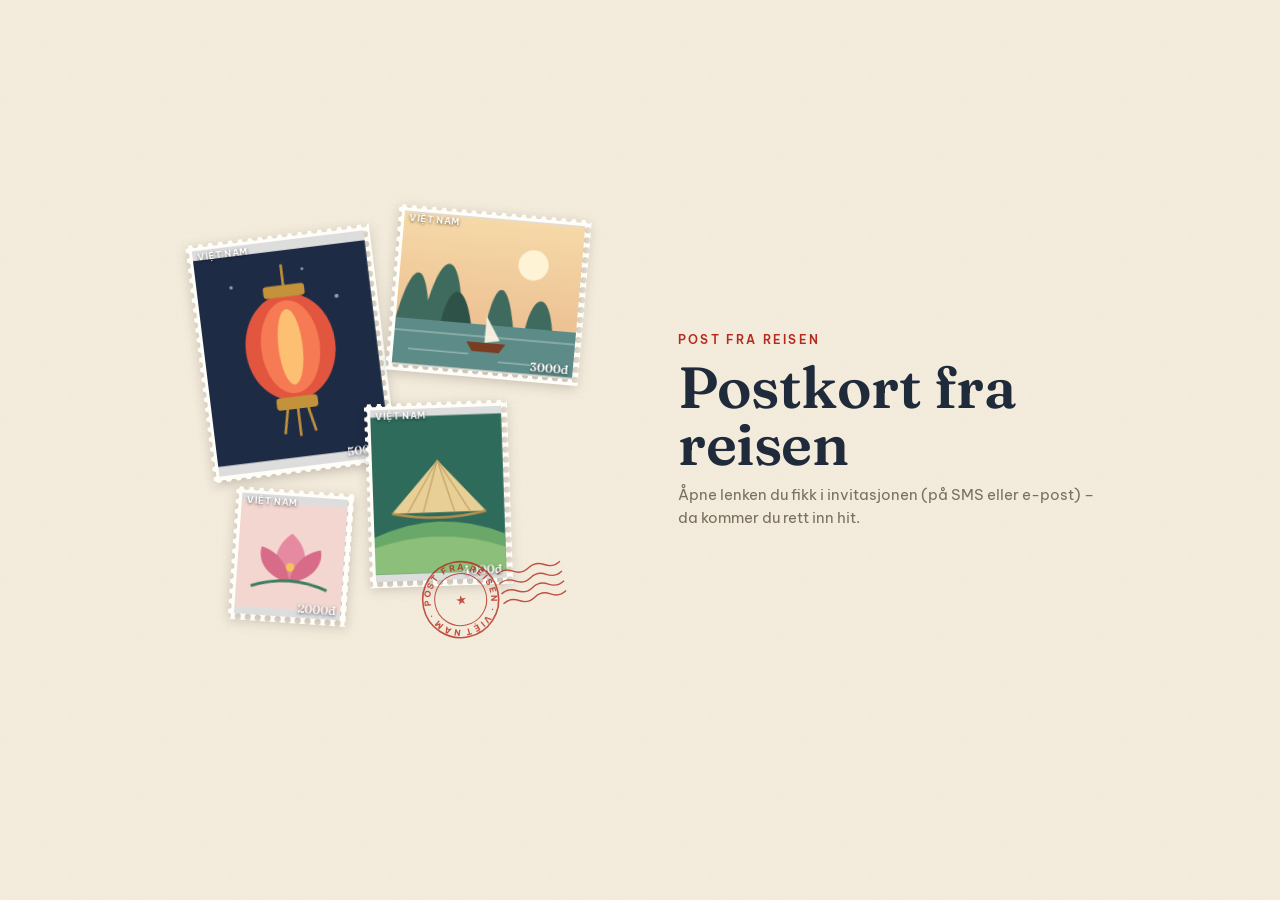
==== gjest/index.html @ c10e5b06 "Gjestesiden: postkort fra Dagens bilde med likes og hilsener (v89) Co-Authored-By: Claude Opus 5.5 <" ====
<!doctype html>
<html lang="nb">
<head>
<meta charset="utf-8">
<meta name="viewport" content="width=device-width, initial-scale=1, viewport-fit=cover">
<meta name="robots" content="noindex, nofollow">
<meta name="referrer" content="no-referrer">
<meta http-equiv="Content-Security-Policy" content="default-src 'self'; script-src 'self'; style-src 'self' 'unsafe-inline'; img-src 'self' data: blob:; font-src 'self'; connect-src 'self' https://firestore.googleapis.com https://identitytoolkit.googleapis.com https://securetoken.googleapis.com; object-src 'none'; base-uri 'none'; form-action 'none'">
<meta name="format-detection" content="telephone=no">
<meta name="theme-color" content="#f4ecdc" media="(prefers-color-scheme: light)">
<meta name="theme-color" content="#1c1915" media="(prefers-color-scheme: dark)">
<meta name="apple-mobile-web-app-capable" content="yes">
<meta name="mobile-web-app-capable" content="yes">
<meta name="apple-mobile-web-app-title" content="Postkort">
<title>Postkort</title>
<link rel="icon" href="ikon.svg" type="image/svg+xml">
<link rel="apple-touch-icon" href="ikon-180.png">
<link rel="manifest" href="manifest.webmanifest">
<link rel="stylesheet" href="fonter.css">
<link rel="stylesheet" href="gjest.css">
</head>
<body>
<div id="app" aria-live="polite"></div>
<div id="toast" class="toast" role="status" hidden></div>
<script src="kart.js"></script>
<script src="gjest.js"></script>
</body>
</html>
---- gjest/fonter.css ----
@font-face {
  font-family: 'Be Vietnam Pro';
  font-style: normal;
  font-display: swap;
  font-weight: 400;
  src: url(fonter/be-vietnam-pro-vietnamese-400-normal.woff2) format('woff2');
  unicode-range: U+0102-0103,U+0110-0111,U+0128-0129,U+0168-0169,U+01A0-01A1,U+01AF-01B0,U+0300-0301,U+0303-0304,U+0308-0309,U+0323,U+0329,U+1EA0-1EF9,U+20AB;
}
@font-face {
  font-family: 'Be Vietnam Pro';
  font-style: normal;
  font-display: swap;
  font-weight: 400;
  src: url(fonter/be-vietnam-pro-latin-ext-400-normal.woff2) format('woff2');
  unicode-range: U+0100-02BA,U+02BD-02C5,U+02C7-02CC,U+02CE-02D7,U+02DD-02FF,U+0304,U+0308,U+0329,U+1D00-1DBF,U+1E00-1E9F,U+1EF2-1EFF,U+2020,U+20A0-20AB,U+20AD-20C0,U+2113,U+2C60-2C7F,U+A720-A7FF;
}
@font-face {
  font-family: 'Be Vietnam Pro';
  font-style: normal;
  font-display: swap;
  font-weight: 400;
  src: url(fonter/be-vietnam-pro-latin-400-normal.woff2) format('woff2');
  unicode-range: U+0000-00FF,U+0131,U+0152-0153,U+02BB-02BC,U+02C6,U+02DA,U+02DC,U+0304,U+0308,U+0329,U+2000-206F,U+20AC,U+2122,U+2191,U+2193,U+2212,U+2215,U+FEFF,U+FFFD;
}
@font-face {
  font-family: 'Be Vietnam Pro';
  font-style: normal;
  font-display: swap;
  font-weight: 500;
  src: url(fonter/be-vietnam-pro-vietnamese-500-normal.woff2) format('woff2');
  unicode-range: U+0102-0103,U+0110-0111,U+0128-0129,U+0168-0169,U+01A0-01A1,U+01AF-01B0,U+0300-0301,U+0303-0304,U+0308-0309,U+0323,U+0329,U+1EA0-1EF9,U+20AB;
}
@font-face {
  font-family: 'Be Vietnam Pro';
  font-style: normal;
  font-display: swap;
  font-weight: 500;
  src: url(fonter/be-vietnam-pro-latin-ext-500-normal.woff2) format('woff2');
  unicode-range: U+0100-02BA,U+02BD-02C5,U+02C7-02CC,U+02CE-02D7,U+02DD-02FF,U+0304,U+0308,U+0329,U+1D00-1DBF,U+1E00-1E9F,U+1EF2-1EFF,U+2020,U+20A0-20AB,U+20AD-20C0,U+2113,U+2C60-2C7F,U+A720-A7FF;
}
@font-face {
  font-family: 'Be Vietnam Pro';
  font-style: normal;
  font-display: swap;
  font-weight: 500;
  src: url(fonter/be-vietnam-pro-latin-500-normal.woff2) format('woff2');
  unicode-range: U+0000-00FF,U+0131,U+0152-0153,U+02BB-02BC,U+02C6,U+02DA,U+02DC,U+0304,U+0308,U+0329,U+2000-206F,U+20AC,U+2122,U+2191,U+2193,U+2212,U+2215,U+FEFF,U+FFFD;
}
@font-face {
  font-family: 'Be Vietnam Pro';
  font-style: normal;
  font-display: swap;
  font-weight: 600;
  src: url(fonter/be-vietnam-pro-vietnamese-600-normal.woff2) format('woff2');
  unicode-range: U+0102-0103,U+0110-0111,U+0128-0129,U+0168-0169,U+01A0-01A1,U+01AF-01B0,U+0300-0301,U+0303-0304,U+0308-0309,U+0323,U+0329,U+1EA0-1EF9,U+20AB;
}
@font-face {
  font-family: 'Be Vietnam Pro';
  font-style: normal;
  font-display: swap;
  font-weight: 600;
  src: url(fonter/be-vietnam-pro-latin-ext-600-normal.woff2) format('woff2');
  unicode-range: U+0100-02BA,U+02BD-02C5,U+02C7-02CC,U+02CE-02D7,U+02DD-02FF,U+0304,U+0308,U+0329,U+1D00-1DBF,U+1E00-1E9F,U+1EF2-1EFF,U+2020,U+20A0-20AB,U+20AD-20C0,U+2113,U+2C60-2C7F,U+A720-A7FF;
}
@font-face {
  font-family: 'Be Vietnam Pro';
  font-style: normal;
  font-display: swap;
  font-weight: 600;
  src: url(fonter/be-vietnam-pro-latin-600-normal.woff2) format('woff2');
  unicode-range: U+0000-00FF,U+0131,U+0152-0153,U+02BB-02BC,U+02C6,U+02DA,U+02DC,U+0304,U+0308,U+0329,U+2000-206F,U+20AC,U+2122,U+2191,U+2193,U+2212,U+2215,U+FEFF,U+FFFD;
}
@font-face {
  font-family: 'Be Vietnam Pro';
  font-style: normal;
  font-display: swap;
  font-weight: 700;
  src: url(fonter/be-vietnam-pro-vietnamese-700-normal.woff2) format('woff2');
  unicode-range: U+0102-0103,U+0110-0111,U+0128-0129,U+0168-0169,U+01A0-01A1,U+01AF-01B0,U+0300-0301,U+0303-0304,U+0308-0309,U+0323,U+0329,U+1EA0-1EF9,U+20AB;
}
@font-face {
  font-family: 'Be Vietnam Pro';
  font-style: normal;
  font-display: swap;
  font-weight: 700;
  src: url(fonter/be-vietnam-pro-latin-ext-700-normal.woff2) format('woff2');
  unicode-range: U+0100-02BA,U+02BD-02C5,U+02C7-02CC,U+02CE-02D7,U+02DD-02FF,U+0304,U+0308,U+0329,U+1D00-1DBF,U+1E00-1E9F,U+1EF2-1EFF,U+2020,U+20A0-20AB,U+20AD-20C0,U+2113,U+2C60-2C7F,U+A720-A7FF;
}
@font-face {
  font-family: 'Be Vietnam Pro';
  font-style: normal;
  font-display: swap;
  font-weight: 700;
  src: url(fonter/be-vietnam-pro-latin-700-normal.woff2) format('woff2');
  unicode-range: U+0000-00FF,U+0131,U+0152-0153,U+02BB-02BC,U+02C6,U+02DA,U+02DC,U+0304,U+0308,U+0329,U+2000-206F,U+20AC,U+2122,U+2191,U+2193,U+2212,U+2215,U+FEFF,U+FFFD;
}
@font-face {
  font-family: 'Fraunces';
  font-style: normal;
  font-display: swap;
  font-weight: 400;
  src: url(fonter/fraunces-vietnamese-400-normal.woff2) format('woff2');
  unicode-range: U+0102-0103,U+0110-0111,U+0128-0129,U+0168-0169,U+01A0-01A1,U+01AF-01B0,U+0300-0301,U+0303-0304,U+0308-0309,U+0323,U+0329,U+1EA0-1EF9,U+20AB;
}
@font-face {
  font-family: 'Fraunces';
  font-style: normal;
  font-display: swap;
  font-weight: 400;
  src: url(fonter/fraunces-latin-ext-400-normal.woff2) format('woff2');
  unicode-range: U+0100-02BA,U+02BD-02C5,U+02C7-02CC,U+02CE-02D7,U+02DD-02FF,U+0304,U+0308,U+0329,U+1D00-1DBF,U+1E00-1E9F,U+1EF2-1EFF,U+2020,U+20A0-20AB,U+20AD-20C0,U+2113,U+2C60-2C7F,U+A720-A7FF;
}
@font-face {
  font-family: 'Fraunces';
  font-style: normal;
  font-display: swap;
  font-weight: 400;
  src: url(fonter/fraunces-latin-400-normal.woff2) format('woff2');
  unicode-range: U+0000-00FF,U+0131,U+0152-0153,U+02BB-02BC,U+02C6,U+02DA,U+02DC,U+0304,U+0308,U+0329,U+2000-206F,U+20AC,U+2122,U+2191,U+2193,U+2212,U+2215,U+FEFF,U+FFFD;
}
@font-face {
  font-family: 'Fraunces';
  font-style: italic;
  font-display: swap;
  font-weight: 400;
  src: url(fonter/fraunces-vietnamese-400-italic.woff2) format('woff2');
  unicode-range: U+0102-0103,U+0110-0111,U+0128-0129,U+0168-0169,U+01A0-01A1,U+01AF-01B0,U+0300-0301,U+0303-0304,U+0308-0309,U+0323,U+0329,U+1EA0-1EF9,U+20AB;
}
@font-face {
  font-family: 'Fraunces';
  font-style: italic;
  font-display: swap;
  font-weight: 400;
  src: url(fonter/fraunces-latin-ext-400-italic.woff2) format('woff2');
  unicode-range: U+0100-02BA,U+02BD-02C5,U+02C7-02CC,U+02CE-02D7,U+02DD-02FF,U+0304,U+0308,U+0329,U+1D00-1DBF,U+1E00-1E9F,U+1EF2-1EFF,U+2020,U+20A0-20AB,U+20AD-20C0,U+2113,U+2C60-2C7F,U+A720-A7FF;
}
@font-face {
  font-family: 'Fraunces';
  font-style: italic;
  font-display: swap;
  font-weight: 400;
  src: url(fonter/fraunces-latin-400-italic.woff2) format('woff2');
  unicode-range: U+0000-00FF,U+0131,U+0152-0153,U+02BB-02BC,U+02C6,U+02DA,U+02DC,U+0304,U+0308,U+0329,U+2000-206F,U+20AC,U+2122,U+2191,U+2193,U+2212,U+2215,U+FEFF,U+FFFD;
}
@font-face {
  font-family: 'Fraunces';
  font-style: normal;
  font-display: swap;
  font-weight: 600;
  src: url(fonter/fraunces-vietnamese-600-normal.woff2) format('woff2');
  unicode-range: U+0102-0103,U+0110-0111,U+0128-0129,U+0168-0169,U+01A0-01A1,U+01AF-01B0,U+0300-0301,U+0303-0304,U+0308-0309,U+0323,U+0329,U+1EA0-1EF9,U+20AB;
}
@font-face {
  font-family: 'Fraunces';
  font-style: normal;
  font-display: swap;
  font-weight: 600;
  src: url(fonter/fraunces-latin-ext-600-normal.woff2) format('woff2');
  unicode-range: U+0100-02BA,U+02BD-02C5,U+02C7-02CC,U+02CE-02D7,U+02DD-02FF,U+0304,U+0308,U+0329,U+1D00-1DBF,U+1E00-1E9F,U+1EF2-1EFF,U+2020,U+20A0-20AB,U+20AD-20C0,U+2113,U+2C60-2C7F,U+A720-A7FF;
}
@font-face {
  font-family: 'Fraunces';
  font-style: normal;
  font-display: swap;
  font-weight: 600;
  src: url(fonter/fraunces-latin-600-normal.woff2) format('woff2');
  unicode-range: U+0000-00FF,U+0131,U+0152-0153,U+02BB-02BC,U+02C6,U+02DA,U+02DC,U+0304,U+0308,U+0329,U+2000-206F,U+20AC,U+2122,U+2191,U+2193,U+2212,U+2215,U+FEFF,U+FFFD;
}
@font-face {
  font-family: 'Caveat';
  font-style: normal;
  font-display: swap;
  font-weight: 500;
  src: url(fonter/caveat-latin-ext-500-normal.woff2) format('woff2');
  unicode-range: U+0100-02BA,U+02BD-02C5,U+02C7-02CC,U+02CE-02D7,U+02DD-02FF,U+0304,U+0308,U+0329,U+1D00-1DBF,U+1E00-1E9F,U+1EF2-1EFF,U+2020,U+20A0-20AB,U+20AD-20C0,U+2113,U+2C60-2C7F,U+A720-A7FF;
}
@font-face {
  font-family: 'Caveat';
  font-style: normal;
  font-display: swap;
  font-weight: 500;
  src: url(fonter/caveat-latin-500-normal.woff2) format('woff2');
  unicode-range: U+0000-00FF,U+0131,U+0152-0153,U+02BB-02BC,U+02C6,U+02DA,U+02DC,U+0304,U+0308,U+0329,U+2000-206F,U+20AC,U+2122,U+2191,U+2193,U+2212,U+2215,U+FEFF,U+FFFD;
}
@font-face {
  font-family: 'Caveat';
  font-style: normal;
  font-display: swap;
  font-weight: 600;
  src: url(fonter/caveat-latin-ext-600-normal.woff2) format('woff2');
  unicode-range: U+0100-02BA,U+02BD-02C5,U+02C7-02CC,U+02CE-02D7,U+02DD-02FF,U+0304,U+0308,U+0329,U+1D00-1DBF,U+1E00-1E9F,U+1EF2-1EFF,U+2020,U+20A0-20AB,U+20AD-20C0,U+2113,U+2C60-2C7F,U+A720-A7FF;
}
@font-face {
  font-family: 'Caveat';
  font-style: normal;
  font-display: swap;
  font-weight: 600;
  src: url(fonter/caveat-latin-600-normal.woff2) format('woff2');
  unicode-range: U+0000-00FF,U+0131,U+0152-0153,U+02BB-02BC,U+02C6,U+02DA,U+02DC,U+0304,U+0308,U+0329,U+2000-206F,U+20AC,U+2122,U+2191,U+2193,U+2212,U+2215,U+FEFF,U+FFFD;
}
---- gjest/gjest.css ----
/* Gjestesiden – postkort fra reisen (konsept B «Postkort fra Vietnam») */
:root {
  --ris: #f4ecdc; --ris2: #ebe1cc; --kort: #fffdf8; --kort2: #fbf6ea;
  --lakk: #b52a1c; --lakk2: #8f1f14; --jade: #2e6b5a; --blekk: #1f2a3a; --dim: #7a6f5f; --strek: #1f2a3a22;
  --gull: #c3923a; --skygge: 0 1px 0 #0000000d, 0 18px 40px #3b2a1030;
  --hand: "Caveat", "Segoe Print", cursive; --serif: "Fraunces", Georgia, serif; --sans: "Be Vietnam Pro", system-ui, -apple-system, sans-serif;
  --papir: url("data:image/svg+xml,%3Csvg xmlns='http://www.w3.org/2000/svg' width='160' height='160'%3E%3Cfilter id='n'%3E%3CfeTurbulence baseFrequency='.8' numOctaves='2' stitchTiles='stitch'/%3E%3CfeColorMatrix values='0 0 0 0 .45 0 0 0 0 .38 0 0 0 0 .28 0 0 0 .07 0'/%3E%3C/filter%3E%3Crect width='160' height='160' filter='url(%23n)'/%3E%3C/svg%3E");
  color-scheme: light;
}
@media (prefers-color-scheme: dark) {
  :root {
    --ris: #1c1915; --ris2: #24201b; --kort: #2b2721; --kort2: #322d26;
    --lakk: #e2553f; --lakk2: #ff7a63; --jade: #6fc2a6; --blekk: #f1e9da; --dim: #b3a792; --strek: #f1e9da26;
    --skygge: 0 1px 0 #0000004d, 0 18px 40px #00000066; color-scheme: dark;
    --papir: none;
  }
}
* { box-sizing: border-box; margin: 0; padding: 0; }
html { -webkit-text-size-adjust: 100%; }
body { background: var(--ris) var(--papir); color: var(--blekk); font: 16px/1.5 var(--sans); min-height: 100vh; overflow-x: hidden; -webkit-font-smoothing: antialiased; }
button, input, textarea { font: inherit; color: inherit; }
button { cursor: pointer; background: none; border: 0; }
a { color: inherit; }
:focus-visible { outline: 3px solid var(--gull); outline-offset: 2px; border-radius: 4px; }
.skjult { position: absolute !important; width: 1px; height: 1px; overflow: hidden; clip: rect(0 0 0 0); }

/* ---------- frimerke og stempel ---------- */
.frim { position: absolute; padding: 6px; background: radial-gradient(circle at 50% 50%, transparent 3px, #fffdf8 3.4px) -5px -5px / 10px 10px; filter: drop-shadow(0 3px 6px #0003); }
.frim .i { width: 100%; height: 100%; background: #ddd center / cover; position: relative; overflow: hidden; }
.frim .i span { position: absolute; left: 5px; top: 3px; font: 700 8.5px/1 var(--sans); color: #fff; letter-spacing: .6px; text-shadow: 0 1px 3px #0009; text-transform: uppercase; white-space: nowrap; }
.frim .i em { position: absolute; right: 5px; bottom: 3px; font: 600 12px/1 var(--serif); color: #fff; text-shadow: 0 1px 3px #0009; font-style: normal; }
.frim svg { display: block; width: 100%; height: 100%; }
.stempel { position: absolute; pointer-events: none; opacity: .75; }

/* ---------- innlogging ---------- */
.inn { min-height: 100vh; display: grid; grid-template-columns: 1fr; max-width: 980px; margin: 0 auto; padding: 0 24px 40px; }
.inn-kunst { position: relative; height: 380px; max-width: 420px; width: 100%; margin: 0 auto; }
.inn-skjema { max-width: 420px; width: 100%; margin: 0 auto; }
.inn .sup { font-size: 12px; letter-spacing: 2.2px; text-transform: uppercase; color: var(--lakk); font-weight: 600; }
.inn h1 { font-family: var(--serif); font-size: clamp(40px, 9vw, 58px); line-height: .98; font-weight: 600; margin: 10px 0 12px; letter-spacing: -.5px; }
.inn h1 i { font-weight: 400; color: var(--lakk); }
.inn p.ingress { color: var(--dim); font-size: 15px; }
.felt { display: block; margin-top: 14px; }
.felt span { display: block; font-size: 12.5px; color: var(--dim); font-weight: 500; }
.felt input { width: 100%; border: 0; border-bottom: 1.5px solid var(--strek); background: transparent; padding: 8px 0 10px; font-size: 17px; outline: none; border-radius: 0; }
.felt input:focus { border-bottom-color: var(--lakk); }
.go { margin-top: 26px; width: 100%; height: 56px; border-radius: 12px; background: var(--blekk); color: var(--ris); display: flex; align-items: center; justify-content: center; gap: 10px; font-weight: 600; font-size: 16.5px; }
.go:disabled { opacity: .6; }
.go svg { width: 19px; height: 19px; }
.lenkeknapp { color: var(--dim); font-size: 14px; text-decoration: underline; text-underline-offset: 3px; margin-top: 16px; display: block; margin-inline: auto; }
.feil { color: var(--lakk); font-size: 14px; margin-top: 12px; min-height: 1.2em; }
@media (min-width: 860px) {
  .inn { grid-template-columns: 1fr 1fr; align-items: center; gap: 60px; }
  .inn-kunst { height: 460px; }
}

/* ---------- ramme ---------- */
.ramme { max-width: 1240px; margin: 0 auto; padding: 0 0 100px; }
.mast { display: flex; align-items: center; gap: 12px; padding: max(14px, env(safe-area-inset-top)) 20px 0; }
.mast .t { font-family: var(--serif); font-size: 24px; font-weight: 600; letter-spacing: -.3px; white-space: nowrap; }
.mast .t b { color: var(--lakk); font-weight: 600; }
.mast .t i { font-weight: 400; }
.mast .meg { margin-left: auto; width: 36px; height: 36px; border-radius: 50%; border: 1.5px solid var(--blekk); display: grid; place-items: center; font-weight: 700; font-size: 13px; }
.dato { padding: 2px 20px 0; font-size: 13.5px; color: var(--dim); }
.dato b { color: var(--blekk); font-weight: 600; }
.nav { position: fixed; left: 0; right: 0; bottom: 0; z-index: 20; display: flex; justify-content: space-around; padding: 8px 8px max(10px, env(safe-area-inset-bottom)); background: color-mix(in srgb, var(--kort) 94%, transparent); backdrop-filter: blur(12px); -webkit-backdrop-filter: blur(12px); border-top: 1px solid var(--strek); }
.nav a { display: flex; flex-direction: column; align-items: center; gap: 2px; font-size: 11.5px; font-weight: 500; color: var(--dim); text-decoration: none; padding: 4px 14px; border-radius: 10px; }
.nav a[aria-current] { color: var(--lakk); }
.nav svg { width: 23px; height: 23px; fill: none; stroke: currentColor; stroke-width: 1.8; }
@media (min-width: 900px) {
  .nav { position: static; background: none; backdrop-filter: none; border: 0; justify-content: flex-end; padding: 0; gap: 4px; }
  .nav a { flex-direction: row; gap: 8px; font-size: 14.5px; padding: 8px 14px; }
  .nav a[aria-current] { background: var(--kort); box-shadow: 0 2px 10px #3b2a1014; }
  .nav svg { width: 19px; height: 19px; }
  .mast { padding-top: 26px; }
  .mast .t { font-size: 30px; }
  .ramme { padding-bottom: 60px; }
}

/* ---------- rutelinje ---------- */
.rute { margin: 16px 20px 0; position: relative; height: 48px; }
.rute .linje { position: absolute; left: 24px; right: 24px; top: 12px; border-top: 1.5px dashed var(--strek); }
.rute .fl { position: absolute; left: 24px; top: 11px; border-top: 3px solid var(--lakk); border-radius: 2px; }
.rute .st { position: absolute; top: 5px; transform: translateX(-50%); text-align: center; font-size: 10.5px; font-weight: 600; color: var(--dim); white-space: nowrap; text-decoration: none; }
.rute .st i { display: block; margin: 0 auto 4px; width: 14px; height: 14px; border-radius: 50%; background: var(--ris); border: 2px solid var(--strek); }
.rute .st.f i { background: var(--lakk); border-color: var(--lakk); }
.rute .st.n { color: var(--lakk); }
.rute .st.n i { width: 18px; height: 18px; margin-top: -2px; background: var(--ris); border: 4px solid var(--lakk); box-shadow: 0 0 0 4px color-mix(in srgb, var(--lakk) 15%, transparent); }

/* ---------- oppsett: mobil én spalte, PC/iPad på tvers to ---------- */
.flate { display: block; }
.side-v { display: none; }
@media (min-width: 900px) {
  .flate { display: grid; grid-template-columns: 330px 1fr; gap: 36px; padding: 18px 28px 0; align-items: start; }
  .side-v { display: block; position: sticky; top: 18px; }
  .flate .rute { display: none; }
}

/* ---------- dagens kort ---------- */
.dagtopp { display: flex; align-items: baseline; gap: 10px; padding: 18px 20px 4px; }
.dagtopp h2 { font-family: var(--serif); font-size: 26px; font-weight: 600; line-height: 1.1; }
.dagtopp .sted { font-size: 14px; color: var(--dim); }
.dagtopp .ny-merke { margin-left: auto; }
.velg { display: flex; gap: 8px; padding: 8px 20px 0; }
.velg button { width: 36px; height: 36px; border-radius: 50%; border: 1.5px solid var(--strek); font-weight: 700; font-size: 13px; display: grid; place-items: center; position: relative; background: var(--kort); }
.velg button[aria-current] { background: var(--blekk); color: var(--ris); border-color: var(--blekk); }
.velg button:disabled { opacity: .35; border-style: dashed; cursor: default; }
.velg button .prikk { position: absolute; right: -2px; top: -2px; width: 10px; height: 10px; border-radius: 50%; background: var(--lakk); border: 2px solid var(--ris); }
.karusell { display: flex; gap: 16px; overflow-x: auto; scroll-snap-type: x mandatory; padding: 14px 20px 24px; scrollbar-width: none; overscroll-behavior-x: contain; }
.karusell::-webkit-scrollbar { display: none; }
.karusell > .kortplass { flex: 0 0 min(88vw, 460px); scroll-snap-align: center; }
@media (min-width: 700px) {
  .karusell { display: grid; grid-template-columns: repeat(2, minmax(0, 1fr)); overflow: visible; gap: 26px 22px; padding: 18px 20px 26px; }
  .karusell > .kortplass { flex: none; }
  .velg { display: none; }
}
@media (min-width: 900px) { .karusell { padding: 18px 0 26px; } .dagtopp, .tidl h3 { padding-left: 0; padding-right: 0; } .tidl .rad { padding-left: 0; } }
.tomt { margin: 18px 20px; padding: 26px 22px; background: var(--kort); border-radius: 8px; box-shadow: var(--skygge); text-align: center; }
.tomt h2 { font-family: var(--serif); font-size: 24px; font-weight: 600; margin-bottom: 6px; }
.tomt p { color: var(--dim); }
.tomt .hand { font-family: var(--hand); font-size: 26px; color: var(--blekk); margin-top: 12px; }

/* postkortet: forside og bakside, snus med 3D */
.kortplass { perspective: 1600px; }
.pkort { position: relative; transform-style: preserve-3d; transition: transform .7s cubic-bezier(.3, .7, .2, 1); transform: rotate(var(--r, 0deg)); }
.pkort.snudd { transform: rotate(var(--r, 0deg)) rotateY(180deg); }
.side { background: var(--kort); border-radius: 6px; box-shadow: var(--skygge); padding: 12px; backface-visibility: hidden; -webkit-backface-visibility: hidden; }
.bakside { position: absolute; inset: 0; transform: rotateY(180deg); display: flex; flex-direction: column; padding: 18px 18px 14px; background: var(--kort) linear-gradient(transparent, transparent); }
.pkort:not(.snudd) .bakside { visibility: hidden; transition: visibility 0s .35s; }
.pkort.snudd .forside { visibility: hidden; transition: visibility 0s .35s; }
.foto { position: relative; border-radius: 2px; overflow: hidden; background: var(--ris2); aspect-ratio: var(--ar, 4 / 3); max-height: 70vh; width: 100%; display: block; }
.foto img { width: 100%; height: 100%; object-fit: cover; display: block; opacity: 0; transition: opacity .4s; }
.foto img.klar { opacity: 1; }
.foto .laster { position: absolute; inset: 0; display: grid; place-items: center; color: var(--dim); font-size: 13px; }
.foto .stempel { right: 4%; bottom: 4%; }
.forside .frim { right: -10px; top: -14px; width: 66px; height: 80px; transform: rotate(6deg); z-index: 2; }
.ny-merke { font: 700 10.5px/1 var(--sans); letter-spacing: 1.4px; text-transform: uppercase; color: #fff; background: var(--lakk); padding: 5px 8px 4px; border-radius: 4px; transform: rotate(-4deg); display: inline-block; }
.forside .ny-merke { position: absolute; left: 10px; top: 10px; z-index: 2; }
.tekst { padding: 12px 4px 0; font-family: var(--hand); font-size: 27px; line-height: 1.08; font-weight: 500; overflow-wrap: anywhere; }
.tekst b { color: var(--lakk); font-weight: 600; }
.tekst .stille { color: var(--dim); }
.handlinger { display: flex; align-items: center; gap: 8px; padding: 14px 2px 2px; font-size: 14px; font-weight: 600; flex-wrap: wrap; }
.knapp { display: inline-flex; align-items: center; gap: 6px; padding: 8px 13px; border-radius: 20px; border: 1.5px solid var(--strek); min-height: 40px; }
.knapp svg { width: 18px; height: 18px; }
.knapp.lik svg { fill: none; stroke: currentColor; stroke-width: 2; }
.knapp.lik.på { background: var(--lakk); color: #fff; border-color: var(--lakk); }
.knapp.lik.på svg { fill: currentColor; }
.knapp.lik.puls { animation: puls .5s; }
@keyframes puls { 40% { transform: scale(1.18); } }
.snu { margin-left: auto; color: var(--jade); display: inline-flex; align-items: center; gap: 6px; padding: 8px 4px; min-height: 40px; }
.snu svg { width: 18px; height: 18px; fill: none; stroke: currentColor; stroke-width: 2; }
.likte { font-size: 12.5px; color: var(--dim); padding: 6px 4px 0; }

/* baksiden */
.bak-topp { display: flex; align-items: flex-start; gap: 10px; }
.bak-topp h4 { font: 600 11px/1.3 var(--sans); letter-spacing: 1.8px; text-transform: uppercase; color: var(--dim); flex: 1; }
.bak-topp .snu { margin: -10px -4px 0 0; }
.bak-innhold { flex: 1; min-height: 0; display: grid; grid-template-columns: 1fr; gap: 0; margin-top: 8px; }
.hilsener { overflow-y: auto; min-height: 0; padding-right: 4px; overscroll-behavior: contain; }
.h { font-family: var(--hand); font-size: 22px; line-height: 1.12; margin: 0 0 12px; font-weight: 500; overflow-wrap: anywhere; position: relative; }
.h b { display: flex; align-items: baseline; gap: 6px; font-family: var(--sans); font-size: 11px; font-weight: 700; color: var(--lakk); letter-spacing: .4px; text-transform: uppercase; margin-bottom: 1px; }
.h b small { font-weight: 500; color: var(--dim); text-transform: none; letter-spacing: 0; font-size: 11px; }
.h.fam b { color: var(--jade); }
.h .slett { font: 500 11.5px var(--sans); color: var(--dim); text-decoration: underline; margin-left: auto; padding: 2px 0; }
.ingen { font-family: var(--hand); font-size: 22px; color: var(--dim); }
.adresse { display: none; }
.skriv { display: flex; align-items: flex-end; gap: 8px; border: 1.5px dashed var(--strek); border-radius: 12px; padding: 6px 6px 6px 12px; margin-top: 10px; }
.skriv textarea { flex: 1; border: 0; background: transparent; resize: none; outline: none; font-family: var(--hand); font-size: 22px; line-height: 1.15; min-height: 40px; max-height: 120px; padding: 6px 0; }
.skriv textarea::placeholder { color: var(--dim); }
.skriv button { font: 600 13.5px var(--sans); background: var(--blekk); color: var(--ris); padding: 10px 14px; border-radius: 9px; }
.skriv button:disabled { opacity: .45; }
@media (min-width: 520px) {
  .bak-innhold { grid-template-columns: 1fr 42%; gap: 16px; }
  .adresse { display: block; border-left: 1px solid var(--strek); padding-left: 14px; position: relative; padding-top: 70px; }
  .adresse .l { border-bottom: 1px solid var(--strek); height: 34px; font-family: var(--hand); font-size: 23px; padding-top: 3px; font-weight: 600; white-space: nowrap; overflow: hidden; text-overflow: ellipsis; }
  .adresse .sitat { font-family: var(--hand); font-size: 19px; line-height: 1.12; margin-top: 16px; color: var(--dim); overflow-wrap: anywhere; }
  .adresse .frim { right: 0; top: -6px; width: 56px; height: 66px; transform: rotate(4deg); }
  .adresse .stempel { left: 0; top: 0; }
}

/* tidligere dager */
.tidl { padding: 6px 0 10px; }
.tidl h3 { font-size: 11.5px; letter-spacing: 1.8px; text-transform: uppercase; color: var(--dim); padding: 8px 20px 10px; font-weight: 600; }
.dagrad { display: flex; align-items: center; gap: 12px; padding: 10px 20px; text-decoration: none; }
.dagrad .mini-rad { display: flex; }
.mini { width: 58px; height: 64px; background: var(--kort); padding: 4px 4px 0; box-shadow: 0 6px 14px #3b2a1022; border-radius: 2px; transform: rotate(var(--r)); margin-left: -16px; flex: none; }
.mini:first-child { margin-left: 0; }
.mini div { height: 46px; background: var(--ris2) center / cover; }
.dagrad .dt { min-width: 0; }
.dagrad .dt b { display: block; font-family: var(--serif); font-size: 17.5px; font-weight: 600; line-height: 1.15; }
.dagrad .dt span { font-size: 13px; color: var(--dim); }
.dagrad .pil { margin-left: auto; color: var(--dim); }
.dagrad .ny-merke { font-size: 9px; padding: 4px 6px 3px; }
@media (min-width: 900px) { .dagrad { padding: 10px 0; } .tidl .liste { display: grid; grid-template-columns: 1fr 1fr; column-gap: 26px; } }

/* reiseruten (side + venstre spalte på PC) */
.ruteside h1, .albumside h1 { font-family: var(--serif); font-weight: 600; font-size: 30px; padding: 16px 20px 0; }
.ruteside .sub, .albumside .sub { padding: 0 20px; color: var(--dim); font-size: 13.5px; }
.rutekart { position: relative; margin: 10px 0 0; }
.rutekart svg { display: block; overflow: visible; }
.rutekart .vn { fill: var(--kort); stroke: var(--blekk); stroke-width: .55; }
.rutekart .vei { fill: none; stroke: var(--blekk); stroke-width: .8; stroke-dasharray: 2 2.5; opacity: .45; }
.rutekart .gaatt { fill: none; stroke: var(--lakk); stroke-width: 1.8; stroke-linecap: round; }
.stedliste { position: absolute; right: 12px; top: 6px; width: min(52%, 220px); }
.stedkort { display: block; margin-bottom: 9px; background: var(--kort); border-radius: 10px; padding: 9px 11px; box-shadow: 0 4px 14px #3b2a1018; text-decoration: none; }
.stedkort .n { font-family: var(--serif); font-size: 18px; font-weight: 600; line-height: 1.1; }
.stedkort .d { font-size: 11.5px; color: var(--dim); margin: 2px 0 6px; }
.stedkort .ims { display: flex; gap: 4px; }
.stedkort .ims div { width: 40px; height: 40px; border-radius: 4px; background: var(--ris2) center / cover; }
.stedkort.fut { background: color-mix(in srgb, var(--kort) 70%, transparent); box-shadow: none; border: 1px dashed var(--strek); padding: 6px 11px; }
.stedkort.fut .n { opacity: .5; } .stedkort.fut .d { opacity: .7; margin-bottom: 0; }
.stedkort.naa { outline: 2px solid var(--lakk); }
.stedkort.naa .n { color: var(--lakk); }
.side-v .rutekart { margin: 0; }
.side-v .stedliste { position: static; width: auto; margin-top: -40px; position: relative; }
.side-v h2 { font-family: var(--serif); font-size: 21px; font-weight: 600; margin: 4px 0 2px; }
.side-v .sub { font-size: 13px; color: var(--dim); }

/* albumet */
.albumgruppe { padding: 12px 20px 4px; }
.albumgruppe h2 { font-family: var(--serif); font-size: 21px; font-weight: 600; }
.albumgruppe .d { font-size: 13px; color: var(--dim); margin-bottom: 10px; }
.rutenett { display: grid; grid-template-columns: repeat(3, 1fr); gap: 6px; }
@media (min-width: 700px) { .rutenett { grid-template-columns: repeat(5, 1fr); gap: 10px; } }
@media (min-width: 1100px) { .rutenett { grid-template-columns: repeat(6, 1fr); } }
.rutenett a { aspect-ratio: 1; border-radius: 6px; overflow: hidden; position: relative; background: var(--ris2); display: block; }
.rutenett img { width: 100%; height: 100%; object-fit: cover; opacity: 0; transition: opacity .3s; }
.rutenett img.klar { opacity: 1; }
.rutenett span { position: absolute; left: 6px; bottom: 3px; font-family: var(--hand); font-size: 18px; font-weight: 600; color: #fff; text-shadow: 0 1px 4px #000; }
@media (min-width: 900px) { .albumgruppe, .albumside h1, .albumside .sub { padding-left: 0; padding-right: 0; } }

/* storbilde */
.lys { position: fixed; inset: 0; z-index: 50; background: #0d0b09f2; display: flex; flex-direction: column; }
.lys .lukk { position: absolute; right: 14px; top: max(14px, env(safe-area-inset-top)); width: 44px; height: 44px; border-radius: 50%; background: #ffffff1f; color: #fff; font-size: 26px; line-height: 1; z-index: 2; }
.lys img { flex: 1; min-height: 0; width: 100%; object-fit: contain; }
.lys .cap { color: #fff; padding: 12px 20px max(18px, env(safe-area-inset-bottom)); font-family: var(--hand); font-size: 24px; }
.lys .cap b { color: #ffb3a6; font-weight: 600; }

/* toast */
.toast { position: fixed; left: 50%; bottom: calc(86px + env(safe-area-inset-bottom)); transform: translateX(-50%); background: var(--blekk); color: var(--ris); padding: 10px 16px; border-radius: 10px; font-size: 14.5px; z-index: 60; box-shadow: 0 10px 30px #0004; max-width: 90vw; }
@media (min-width: 900px) { .toast { bottom: 30px; } }
.bunntekst { text-align: center; color: var(--dim); font-size: 12.5px; padding: 26px 20px 0; }
.bunntekst button { text-decoration: underline; color: var(--dim); font-size: 12.5px; }
@media (prefers-reduced-motion: reduce) { .pkort { transition: none; } .knapp.lik.puls { animation: none; } }
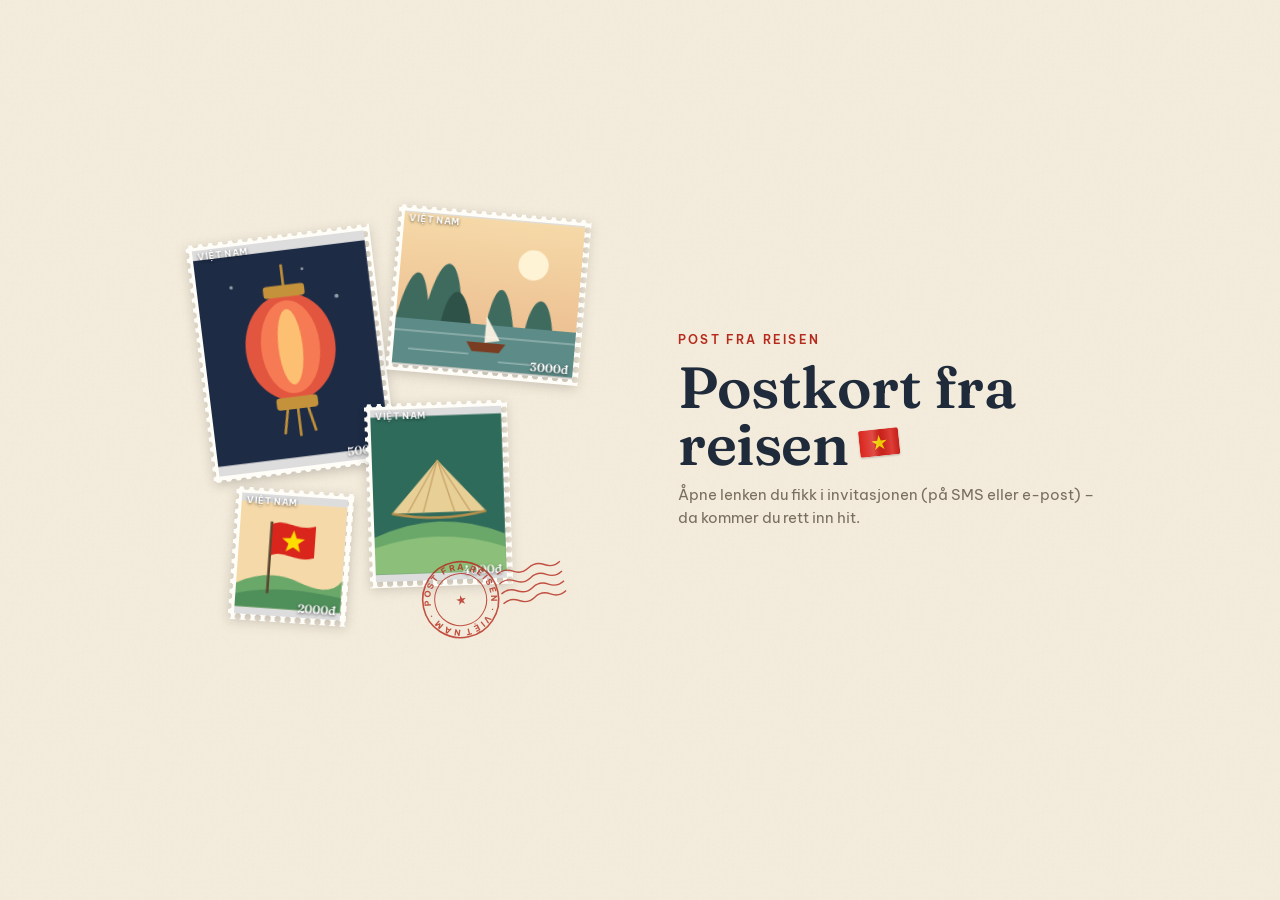
==== commit a0fd088e: "Appversjon 98: reisebrett på gjestesiden – klokke, vær, hvor vi er, nedtelling og kilometer reist Co" ====
--- a/gjest/index.html
+++ b/gjest/index.html
@@ -5,7 +5,7 @@
 <meta name="viewport" content="width=device-width, initial-scale=1, viewport-fit=cover">
 <meta name="robots" content="noindex, nofollow">
 <meta name="referrer" content="no-referrer">
-<meta http-equiv="Content-Security-Policy" content="default-src 'self'; script-src 'self'; style-src 'self' 'unsafe-inline'; img-src 'self' data: blob:; font-src 'self'; connect-src 'self' https://firestore.googleapis.com https://identitytoolkit.googleapis.com https://securetoken.googleapis.com; object-src 'none'; base-uri 'none'; form-action 'none'">
+<meta http-equiv="Content-Security-Policy" content="default-src 'self'; script-src 'self'; style-src 'self' 'unsafe-inline'; img-src 'self' data: blob:; font-src 'self'; connect-src 'self' https://firestore.googleapis.com https://identitytoolkit.googleapis.com https://securetoken.googleapis.com https://api.open-meteo.com; object-src 'none'; base-uri 'none'; form-action 'none'">
 <meta name="format-detection" content="telephone=no">
 <meta name="theme-color" content="#f4ecdc" media="(prefers-color-scheme: light)">
 <meta name="theme-color" content="#1c1915" media="(prefers-color-scheme: dark)">
@@ -17,12 +17,12 @@
 <link rel="apple-touch-icon" href="ikon-180.png">
 <link rel="manifest" href="manifest.webmanifest">
 <link rel="stylesheet" href="fonter.css">
-<link rel="stylesheet" href="gjest.css">
+<link rel="stylesheet" href="gjest.css?v=98">
 </head>
 <body>
 <div id="app" aria-live="polite"></div>
 <div id="toast" class="toast" role="status" hidden></div>
 <script src="kart.js"></script>
-<script src="gjest.js"></script>
+<script src="gjest.js?v=98"></script>
 </body>
 </html>
--- a/gjest/gjest.css
+++ b/gjest/gjest.css
@@ -196,26 +196,77 @@
 /* reiseruten (side + venstre spalte på PC) */
 .ruteside h1, .albumside h1 { font-family: var(--serif); font-weight: 600; font-size: 30px; padding: 16px 20px 0; }
 .ruteside .sub, .albumside .sub { padding: 0 20px; color: var(--dim); font-size: 13.5px; }
-.rutekart { position: relative; margin: 10px 0 0; }
-.rutekart svg { display: block; overflow: visible; }
-.rutekart .vn { fill: var(--kort); stroke: var(--blekk); stroke-width: .55; }
-.rutekart .vei { fill: none; stroke: var(--blekk); stroke-width: .8; stroke-dasharray: 2 2.5; opacity: .45; }
-.rutekart .gaatt { fill: none; stroke: var(--lakk); stroke-width: 1.8; stroke-linecap: round; }
-.stedliste { position: absolute; right: 12px; top: 6px; width: min(52%, 220px); }
-.stedkort { display: block; margin-bottom: 9px; background: var(--kort); border-radius: 10px; padding: 9px 11px; box-shadow: 0 4px 14px #3b2a1018; text-decoration: none; }
-.stedkort .n { font-family: var(--serif); font-size: 18px; font-weight: 600; line-height: 1.1; }
-.stedkort .d { font-size: 11.5px; color: var(--dim); margin: 2px 0 6px; }
-.stedkort .ims { display: flex; gap: 4px; }
-.stedkort .ims div { width: 40px; height: 40px; border-radius: 4px; background: var(--ris2) center / cover; }
-.stedkort.fut { background: color-mix(in srgb, var(--kort) 70%, transparent); box-shadow: none; border: 1px dashed var(--strek); padding: 6px 11px; }
-.stedkort.fut .n { opacity: .5; } .stedkort.fut .d { opacity: .7; margin-bottom: 0; }
-.stedkort.naa { outline: 2px solid var(--lakk); }
-.stedkort.naa .n { color: var(--lakk); }
-.side-v .rutekart { margin: 0; }
-.side-v .stedliste { position: static; width: auto; margin-top: -40px; position: relative; }
+.rutekart { position: relative; display: flex; justify-content: center; }
+.rutekart svg { display: block; overflow: visible; max-width: 100%; height: auto; }
+.rutekart .vn { fill: var(--kort); stroke: var(--blekk); stroke-width: .5; stroke-opacity: .7; }
+.rutekart .etappe { fill: none; stroke: var(--blekk); stroke-opacity: .38; stroke-width: 1; stroke-linecap: round; }
+.rutekart .etappe.fly { stroke-dasharray: 2.4 2.2; }
+.rutekart .etappe.ferdig { stroke: var(--lakk); stroke-opacity: 1; stroke-width: 1.6; }
+.rutekart .e-pil { fill: var(--blekk); fill-opacity: .45; }
+.rutekart .e-ikon { fill: var(--blekk); fill-opacity: .5; }
+.rutekart .ferdig.e-pil, .rutekart .ferdig.e-ikon { fill: var(--lakk); fill-opacity: 1; }
+.rutekart .stopp circle { fill: var(--kort); stroke: var(--blekk); stroke-width: 1; }
+.rutekart .stopp .nr { fill: var(--blekk); font-family: var(--sans); font-weight: 700; }
+.rutekart .stopp.ferdig circle { fill: var(--lakk); stroke: var(--lakk); }
+.rutekart .stopp.ferdig .nr { fill: #fff; }
+.rutekart .stopp .knavn { fill: var(--blekk); font-family: var(--serif); font-weight: 600; paint-order: stroke; stroke: var(--ris); stroke-width: 2.4px; stroke-linejoin: round; }
+.rutekart .stopp .kdato { fill: var(--dim); font-family: var(--sans); font-weight: 500; paint-order: stroke; stroke: var(--ris); stroke-width: 2px; }
+.rutekart .stopp.her .knavn { fill: var(--lakk); }
+.rutekart .puls { fill: var(--lakk); opacity: .25; transform-box: fill-box; transform-origin: center; animation: puls-kart 2.2s ease-out infinite; stroke: none !important; }
+@keyframes puls-kart { 0% { transform: scale(.6); opacity: .45; } 100% { transform: scale(1.6); opacity: 0; } }
+.rutekart .stang { stroke: var(--blekk); stroke-width: .7; }
+.rutekart .leder { stroke: var(--blekk); stroke-opacity: .35; stroke-width: .6; fill: none; }
+.rutekart .kant { fill: var(--dim); font-family: var(--sans); font-style: italic; }
+.ruteside h1 { font-family: var(--serif); font-weight: 600; font-size: 30px; padding: 16px 20px 0; }
+.ruteside .sub { padding: 0 20px; color: var(--dim); font-size: 13.5px; }
+.rute-flate { padding: 14px 16px 0; display: grid; gap: 18px; }
+.kartkort, .tl-kort { background: var(--kort); border-radius: 14px; box-shadow: var(--skygge); padding: 14px 10px 12px; }
+.tl-kort { padding: 16px 14px; }
+.tegnforklaring { display: flex; justify-content: center; gap: 16px; font-size: 12px; color: var(--dim); margin-top: 8px; flex-wrap: wrap; }
+.tegnforklaring span { display: inline-flex; align-items: center; gap: 6px; }
+.tegnforklaring i { display: inline-block; width: 20px; border-top: 1.5px solid var(--blekk); opacity: .5; }
+.tegnforklaring .tf-fly { border-top-style: dashed; }
+.tegnforklaring .tf-ferdig { border-top: 2.5px solid var(--lakk); opacity: 1; }
+@media (min-width: 900px) {
+  .ruteside h1, .ruteside .sub { padding-left: 28px; padding-right: 28px; }
+  .rute-flate { grid-template-columns: minmax(0, 1.1fr) minmax(0, 1fr); padding: 18px 28px 0; align-items: start; }
+  .kartkort { position: sticky; top: 18px; }
+}
+/* tidslinja */
+.tidslinje { list-style: none; position: relative; margin: 0; padding: 0; }
+.tidslinje::before { content: ""; position: absolute; left: 15px; top: 14px; bottom: 14px; border-left: 2px dashed var(--strek); }
+.tidslinje li { position: relative; }
+.tl-sted a { display: flex; align-items: center; gap: 12px; text-decoration: none; padding: 6px 0; }
+.tl-sted .nr { flex: none; width: 32px; height: 32px; border-radius: 50%; display: grid; place-items: center; font-weight: 700; font-size: 14px; background: var(--kort); border: 2px solid var(--blekk); position: relative; z-index: 1; }
+.tl-sted.ferdig .nr { background: var(--lakk); border-color: var(--lakk); color: #fff; }
+.tl-sted.fut { opacity: .62; }
+.tl-sted.her .nr { box-shadow: 0 0 0 5px color-mix(in srgb, var(--lakk) 22%, transparent); }
+.tl-tekst { display: flex; flex-direction: column; min-width: 0; flex: 1; }
+.tl-tekst b { font-family: var(--serif); font-size: 19px; font-weight: 600; line-height: 1.15; }
+.tl-sted.her .tl-tekst b { color: var(--lakk); }
+.tl-tekst small { font-size: 12.5px; color: var(--dim); }
+.tl-tekst .ims { display: flex; gap: 4px; margin-top: 6px; }
+.tl-tekst .ims span { width: 44px; height: 44px; border-radius: 6px; background: var(--ris2) center / cover; }
+.her-merke { flex: none; display: inline-flex; align-items: center; gap: 6px; font-size: 11.5px; font-weight: 700; color: var(--lakk); background: color-mix(in srgb, var(--lakk) 10%, transparent); padding: 5px 9px 5px 6px; border-radius: 20px; }
+.her-merke .flagg { width: 18px; height: 12px; }
+.tl-reise { display: flex; align-items: center; gap: 12px; padding: 2px 0 2px; font-size: 12.5px; color: var(--dim); font-style: italic; }
+.tl-ikon { flex: none; width: 32px; display: grid; place-items: center; position: relative; z-index: 1; }
+.tl-ikon svg { width: 20px; height: 20px; padding: 3px; box-sizing: content-box; background: var(--kort); border-radius: 50%; fill: none; stroke: var(--dim); stroke-width: 1.6; stroke-linejoin: round; }
+.tl-ikon svg path:first-child:only-child { fill: var(--dim); stroke: none; }
+.tidslinje.kompakt .tl-tekst b { font-size: 16px; }
+.tidslinje.kompakt .tl-sted .nr { width: 26px; height: 26px; font-size: 12.5px; }
+.tidslinje.kompakt::before { left: 12px; }
+.tidslinje.kompakt .tl-ikon { width: 26px; }
+.tidslinje.kompakt .tl-reise { font-size: 11.5px; }
+.side-v .rutekart { margin: 6px 0 10px; justify-content: flex-start; }
 .side-v h2 { font-family: var(--serif); font-size: 21px; font-weight: 600; margin: 4px 0 2px; }
 .side-v .sub { font-size: 13px; color: var(--dim); }
-
+/* flagget */
+.flagg { display: inline-block; width: 24px; height: 16px; border-radius: 2px; box-shadow: 0 1px 2px #0003; vertical-align: middle; }
+.mast-flagg { width: 22px; height: 15px; margin-left: 8px; transform: rotate(-5deg) translateY(-3px); }
+.inn-flagg { width: 40px; height: 27px; margin-left: 12px; transform: rotate(-6deg) translateY(-8px); }
+.mast .t { font-size: clamp(20px, 6vw, 24px); }
+@media (min-width: 900px) { .mast .t { font-size: 30px; } .mast-flagg { width: 28px; height: 19px; } }
 /* albumet */
 .albumgruppe { padding: 12px 20px 4px; }
 .albumgruppe h2 { font-family: var(--serif); font-size: 21px; font-weight: 600; }
@@ -242,3 +293,165 @@
 .bunntekst { text-align: center; color: var(--dim); font-size: 12.5px; padding: 26px 20px 0; }
 .bunntekst button { text-decoration: underline; color: var(--dim); font-size: 12.5px; }
 @media (prefers-reduced-motion: reduce) { .pkort { transition: none; } .knapp.lik.puls { animation: none; } }
+
+/* ---------- reisebrettet (v98): klokke, hvor vi er, vær, nedtelling, km ---------- */
+.rb { display: grid; grid-template-columns: 1fr 1fr; gap: 12px; margin: 14px 16px 4px; }
+.rb-hero { grid-column: 1 / -1; position: relative; min-height: 262px; border-radius: 16px; overflow: hidden; color: #fffaf0; isolation: isolate;
+  box-shadow: var(--skygge), inset 0 0 0 1px #ffffff1f; background: #1d2b45; }
+.rb-hero::after { content: ""; position: absolute; inset: 0; background: var(--papir); mix-blend-mode: multiply; opacity: .55; pointer-events: none; z-index: 1; }
+.rb-scene { position: absolute; inset: 0; width: 100%; height: 100%; display: block; z-index: 0; }
+.rb-lag { position: relative; z-index: 2; display: flex; flex-direction: column; justify-content: space-between; min-height: 262px; padding: 16px 18px 16px; }
+.rb-topp { display: flex; justify-content: space-between; align-items: flex-start; gap: 10px; }
+.rb-et { font-size: 10.5px; font-weight: 700; letter-spacing: 2px; text-transform: uppercase; color: var(--dim); }
+.rb-et.rb-lys { color: currentColor; opacity: .82; }
+.rb-tid { font: 600 58px/0.95 var(--serif); letter-spacing: -1.5px; font-variant-numeric: tabular-nums lining-nums; margin-top: 4px; text-shadow: 0 2px 18px #0003; }
+.rb-tid .kolon { font-style: normal; display: inline-block; margin: 0 1px; animation: rb-blink 2s steps(1) infinite; transform: translateY(-4px); }
+@keyframes rb-blink { 50% { opacity: .25; } }
+.rb-no { font-size: 12.5px; opacity: .85; margin-top: 6px; }
+.rb-no b { font-weight: 600; font-variant-numeric: tabular-nums; }
+.rb-gjor { font: 600 21px/1.05 var(--hand); text-align: right; max-width: 46%; transform: rotate(-3deg); margin-top: 6px; text-shadow: 0 1px 10px #0004; }
+.rb-bunn { margin-top: 18px; }
+.rb-chip { display: inline-flex; align-items: center; gap: 7px; font-size: 10.5px; font-weight: 700; letter-spacing: 1.6px; text-transform: uppercase; padding: 5px 10px 5px 8px; border-radius: 99px;
+  background: #ffffff26; backdrop-filter: blur(6px); -webkit-backdrop-filter: blur(6px); box-shadow: inset 0 0 0 1px #ffffff33; }
+.rb-chip i { width: 7px; height: 7px; border-radius: 50%; background: #ffd27a; box-shadow: 0 0 0 0 #ffd27a; animation: rb-puls 2.2s ease-out infinite; }
+@keyframes rb-puls { 0% { box-shadow: 0 0 0 0 #ffd27aaa; } 70%, 100% { box-shadow: 0 0 0 9px #ffd27a00; } }
+.rb-sted { font: 600 clamp(32px, 9vw, 46px)/1 var(--serif); letter-spacing: -.8px; margin-top: 8px; text-shadow: 0 2px 22px #0004; }
+.rb-sted .pil { display: inline-block; margin: 0 .22em; font-weight: 400; opacity: .7; font-size: .75em; transform: translateY(-.08em); }
+.rb-om { font: 500 20px/1.1 var(--hand); opacity: .92; margin-top: 4px; }
+.rb-hero[data-t="dag"] { color: #172233; }
+.rb-hero[data-t="dag"] .rb-chip { background: #ffffff8c; box-shadow: inset 0 0 0 1px #ffffffaa; }
+.rb-hero[data-t="dag"] .rb-chip i { background: var(--lakk); animation-name: rb-puls-r; }
+@keyframes rb-puls-r { 0% { box-shadow: 0 0 0 0 #b52a1caa; } 70%, 100% { box-shadow: 0 0 0 9px #b52a1c00; } }
+.rb-hero[data-t="dag"] .rb-tid, .rb-hero[data-t="dag"] .rb-sted, .rb-hero[data-t="dag"] .rb-gjor { text-shadow: 0 1px 14px #ffffff80; }
+/* himmelen – fire tider på døgnet */
+.rb-hero { --h0: #0b1630; --h1: #1d2b55; --h2: #3b406e; --g0: #fff6dc; --g1: #fff6dc00; --f3: #2a3562; --f2: #1b2547; --f1: #0f1830; --v0: #1b2648; --v1: #0e1630; --seil: #6a2a2a; --kjerne: #fff6dc; }
+.rb-hero[data-t="gry"] { --h0: #34406e; --h1: #e2967a; --h2: #f8d49d; --g0: #ffe3a8; --g1: #ffb07000; --f3: #8b7895; --f2: #5a5577; --f1: #2b2f4a; --v0: #b88a8a; --v1: #4c4a68; --seil: #9c3a2a; --kjerne: #fff1cf; }
+.rb-hero[data-t="dag"] { --h0: #6fb0d8; --h1: #bfe2ec; --h2: #f5ecd4; --g0: #fffbe8; --g1: #fff6c000; --f3: #9dbcae; --f2: #6a9a89; --f1: #2f5c4e; --v0: #8fc2bd; --v1: #4f8a85; --seil: #b52a1c; --kjerne: #fffbe8; }
+.rb-hero[data-t="skumring"] { --h0: #262b5a; --h1: #c2566b; --h2: #f6a658; --g0: #ffd08a; --g1: #ff7a4a00; --f3: #7b4a6b; --f2: #4d3355; --f1: #221d38; --v0: #b26a5c; --v1: #3a2a48; --seil: #8f1f14; --kjerne: #ffe2a8; }
+.rb-scene .h0 { stop-color: var(--h0); } .rb-scene .h1 { stop-color: var(--h1); } .rb-scene .h2 { stop-color: var(--h2); }
+.rb-scene .g0 { stop-color: var(--g0); } .rb-scene .g1 { stop-color: var(--g1); }
+.rb-scene .v0 { stop-color: var(--v0); } .rb-scene .v1 { stop-color: var(--v1); }
+.rb-scene stop { transition: stop-color 1.5s; }
+.rb-scene .f3 { fill: var(--f3); } .rb-scene .f2 { fill: var(--f2); } .rb-scene .f1 { fill: var(--f1); }
+.rb-scene .kjerne { fill: var(--kjerne); }
+.rb-scene .glimt { stroke: #ffffff; stroke-opacity: .28; stroke-width: 1.2; stroke-linecap: round; fill: none; animation: rb-glimt 6s ease-in-out infinite alternate; }
+@keyframes rb-glimt { to { transform: translateX(10px); stroke-opacity: .12; } }
+.rb-scene .seil { fill: var(--seil); } .rb-scene .skrog { fill: var(--f1); }
+.rb-bat { animation: rb-bat 60s linear infinite alternate; }
+@keyframes rb-bat { from { transform: translateX(-22px); } to { transform: translateX(26px); } }
+.rb-stj circle { fill: #fff; opacity: 0; transition: opacity 2s; }
+.rb-hero[data-t="natt"] .rb-stj circle { opacity: .85; animation: rb-glitre 3s ease-in-out infinite alternate; }
+.rb-hero[data-t="gry"] .rb-stj circle, .rb-hero[data-t="skumring"] .rb-stj circle { opacity: .25; }
+@keyframes rb-glitre { from { opacity: .9; } to { opacity: .3; } }
+.rb-sol, .rb-maane { transition: transform 1.5s ease; }
+/* fly/bil underveis */
+.rb-fram { margin-top: 12px; max-width: 420px; }
+.rb-fram .spor { position: relative; height: 22px; }
+.rb-fram .spor::before { content: ""; position: absolute; left: 0; right: 0; top: 10px; border-top: 2px dashed currentColor; opacity: .45; }
+.rb-fram .spor i { position: absolute; left: 0; top: 9px; height: 4px; border-radius: 2px; background: currentColor; }
+.rb-fram .farkost { position: absolute; top: 0; width: 22px; height: 22px; transform: translateX(-50%) rotate(90deg); }
+.rb-fram .farkost svg { width: 100%; height: 100%; fill: currentColor; stroke: currentColor; stroke-width: .4; filter: drop-shadow(0 2px 4px #0005); }
+.rb-fram .tekst { display: flex; justify-content: space-between; gap: 10px; font-size: 12.5px; opacity: .9; margin-top: 2px; }
+
+/* fliser */
+.rb-flis { background: var(--kort); border-radius: 14px; box-shadow: var(--skygge); padding: 14px 14px 13px; position: relative; overflow: hidden; min-width: 0; }
+.rb-flis::before { content: ""; position: absolute; inset: 5px; border: 1px dashed var(--strek); border-radius: 10px; pointer-events: none; }
+.rb-hand { font: 600 19px/1.1 var(--hand); color: var(--lakk); margin-top: 10px; transform: rotate(-1.5deg); transform-origin: left; }
+.rb-liten { font-size: 12px; color: var(--dim); margin-top: 8px; }
+/* vær */
+.rb-vliste { display: grid; gap: 6px; margin-top: 8px; }
+.rb-vr { display: grid; grid-template-columns: 22px auto 1fr; align-items: center; gap: 8px; }
+.rb-vr .vik { width: 22px; height: 22px; fill: none; stroke: currentColor; stroke-width: 1.7; stroke-linecap: round; stroke-linejoin: round; color: var(--dim); }
+.rb-vr .rb-gr { font: 600 20px/1 var(--serif); font-variant-numeric: tabular-nums; min-width: 2.2ch; }
+.rb-vn { display: flex; flex-direction: column; min-width: 0; line-height: 1.15; }
+.rb-vn b { font-size: 13px; font-weight: 600; white-space: nowrap; overflow: hidden; text-overflow: ellipsis; }
+.rb-vn small { font-size: 11px; color: var(--dim); white-space: nowrap; overflow: hidden; text-overflow: ellipsis; }
+.rb-vr.hoved { grid-template-columns: 38px 1fr; row-gap: 2px; padding-bottom: 9px; margin-bottom: 2px; border-bottom: 1px solid var(--strek); }
+.rb-vr.hoved .rb-vn { grid-column: 1 / -1; }
+.rb-vr.hoved .rb-vn b { font-size: 14px; }
+.rb-vr.hoved .vik { width: 34px; height: 34px; color: var(--gull); stroke-width: 1.5; }
+.rb-vr.hoved .rb-gr { font-size: 36px; letter-spacing: -1px; }
+.rb-skala { position: relative; height: 46px; margin: 14px 4px 0; }
+.rb-bar { position: absolute; left: 0; right: 0; top: 19px; height: 6px; border-radius: 3px; background: linear-gradient(90deg, #4a7fc1, #8fc3e0 30%, #e9e1c9 42%, #f2b45c 68%, #d9462f); opacity: .9; }
+.rb-m { position: absolute; top: 0; transform: translateX(-50%); display: flex; flex-direction: column; align-items: center; }
+.rb-m i { width: 12px; height: 12px; border-radius: 50%; background: var(--kort); border: 3px solid var(--blekk); margin-top: 16px; order: 2; }
+.rb-m em { font-style: normal; font-size: 10px; font-weight: 600; white-space: nowrap; color: var(--dim); }
+.rb-m.vn em { order: 1; position: absolute; top: -1px; color: var(--lakk); }
+.rb-m.vn i { border-color: var(--lakk); }
+.rb-m.no em { order: 3; margin-top: 2px; }
+.rb-m.no.lav em { margin-top: 13px; }
+.rb-s0 { position: absolute; top: 26px; transform: translateX(-50%); font-size: 9px; color: var(--dim); opacity: .7; padding-top: 4px; border-left: 1px solid var(--strek); padding-left: 2px; }
+/* nedtelling */
+.rb-ned { display: flex; flex-wrap: wrap; gap: 10px 14px; margin-top: 10px; align-items: flex-end; }
+.rb-ned .dager .rb-fl b { width: 38px; height: 56px; font-size: 38px; border-radius: 7px; }
+.rb-ned .dager { flex-direction: row; align-items: flex-end; gap: 8px; }
+.rb-ned .dager small { font-size: 13px; letter-spacing: 1.5px; padding-bottom: 4px; color: var(--blekk); }
+.rb-ned .hms { display: flex; flex-direction: row; align-items: flex-start; gap: 3px; }
+.rb-ned .hms > i { font: 600 18px/30px var(--serif); font-style: normal; color: var(--dim); }
+.rb-ned .hms .rb-fl b { width: 19px; height: 29px; font-size: 19px; border-radius: 4px; }
+.rb-ned > div { display: flex; flex-direction: column; align-items: center; gap: 4px; }
+.rb-ned small { font-size: 10px; color: var(--dim); text-transform: uppercase; letter-spacing: 1px; font-weight: 600; }
+.rb-fl { display: inline-flex; gap: 2px; perspective: 300px; }
+.rb-fl b { position: relative; display: grid; place-items: center; width: 25px; height: 38px; border-radius: 5px; background: linear-gradient(#2a3446 0 50%, #1f2a3a 50%); color: #fff6e4;
+  font: 600 25px/1 var(--serif); font-variant-numeric: tabular-nums; box-shadow: 0 2px 4px #0003, inset 0 -1px 0 #0006; overflow: hidden; }
+.rb-fl b::after { content: ""; position: absolute; left: 0; right: 0; top: 50%; height: 1px; background: #0008; }
+.rb-fl b.snu span { animation: rb-flipp .45s cubic-bezier(.3, 1.6, .5, 1); display: block; }
+@keyframes rb-flipp { 0% { transform: rotateX(90deg); opacity: .2; } 100% { transform: rotateX(0); opacity: 1; } }
+.rb-ned .sek .rb-fl b { background: linear-gradient(var(--lakk) 0 50%, var(--lakk2) 50%); }
+.rb-ring-rad { display: flex; align-items: center; gap: 10px; margin-top: 8px; }
+.rb-ring { position: relative; width: 58px; height: 58px; flex: none; }
+@media (min-width: 520px) { .rb-ring { width: 70px; height: 70px; } }
+.rb-ring svg { width: 100%; height: 100%; }
+.rb-ring .spor { fill: none; stroke: var(--strek); stroke-width: 6; }
+.rb-ring .fyll { fill: none; stroke: var(--lakk); stroke-width: 6; stroke-linecap: round; transition: stroke-dashoffset 1.2s ease; }
+.rb-ring b { position: absolute; inset: 0; display: grid; place-items: center; font: 600 24px/1 var(--serif); }
+.rb-ring-rad p { display: flex; flex-direction: column; gap: 3px; min-width: 0; }
+.rb-ring-rad p b { font-family: var(--serif); font-size: 17px; font-weight: 600; line-height: 1.1; }
+.rb-ring-rad p span { font-size: 12.5px; color: var(--dim); line-height: 1.3; }
+.rb-ring-rad p span b { font: inherit; color: var(--blekk); font-weight: 600; }
+/* kilometer */
+.rb-km { grid-column: 1 / -1; }
+.rb-odo-rad { display: flex; align-items: flex-end; flex-wrap: wrap; gap: 6px 10px; margin-top: 10px; }
+.rb-odo { display: inline-flex; align-items: flex-end; padding: 5px; border-radius: 8px; background: #14181f; box-shadow: inset 0 2px 6px #000a, 0 1px 0 #ffffff14; }
+.rb-odo .hjul { position: relative; width: 26px; height: 40px; overflow: hidden; margin: 0 1px; border-radius: 3px; background: linear-gradient(#0d1016, #262c36 18%, #2f3642 50%, #262c36 82%, #0d1016); }
+.rb-odo .hjul::after { content: ""; position: absolute; inset: 0; background: linear-gradient(#000a, #0000 30%, #0000 70%, #000a); pointer-events: none; }
+.rb-odo .rull { display: block; will-change: transform; }
+.rb-odo .rull i { display: grid; place-items: center; height: 40px; font: 600 26px/1 var(--sans); font-style: normal; color: #f6efe2; font-variant-numeric: tabular-nums; }
+.rb-odo .hjul.null .rull i { color: #f6efe24d; }
+.rb-odo .hjul.tidel { background: linear-gradient(#3a0e09, #8f1f14 18%, #b52a1c 50%, #8f1f14 82%, #3a0e09); }
+.rb-odo .komma { color: #f6efe2; font: 600 22px/1 var(--sans); margin: 0 1px 6px; }
+.rb-odo-rad .enhet { font: 600 22px/1 var(--serif); padding-bottom: 8px; }
+.rb-pluss { font-size: 12px; font-weight: 600; color: var(--jade); background: color-mix(in srgb, var(--jade) 14%, transparent); padding: 4px 9px; border-radius: 99px; margin-bottom: 8px; }
+.rb-spor { position: relative; height: 22px; margin: 16px 10px 0; }
+.rb-spor .linje { position: absolute; left: 0; right: 0; top: 10px; border-top: 2px dashed var(--strek); }
+.rb-spor .fyll { position: absolute; left: 0; top: 9px; height: 4px; border-radius: 2px; background: var(--lakk); }
+.rb-spor > i { position: absolute; top: 7px; width: 10px; height: 10px; border-radius: 50%; transform: translateX(-50%); background: var(--kort); border: 2px solid var(--strek); }
+.rb-spor > i.f { border-color: var(--lakk); background: var(--lakk); }
+.rb-spor .fly { position: absolute; top: -1px; width: 24px; height: 24px; transform: translateX(-50%) rotate(90deg); color: var(--blekk); }
+.rb-spor .fly svg { width: 100%; height: 100%; fill: currentColor; filter: drop-shadow(0 2px 3px #0003); }
+.rb-spor-tekst { display: flex; justify-content: space-between; font-size: 11px; color: var(--dim); margin: 4px 0 0; }
+
+@media (min-width: 520px) { .rb-tid { font-size: 68px; } .rb-gjor { font-size: 24px; } }
+@media (min-width: 900px) {
+  .rb { grid-template-columns: minmax(0, 1.55fr) minmax(0, 1fr) minmax(0, 1fr); grid-template-rows: auto auto; gap: 16px; margin: 18px 28px 6px; }
+  .rb-hero { grid-column: 1; grid-row: 1 / span 2; min-height: 380px; }
+  .rb-lag { min-height: 380px; padding: 24px 26px 22px; }
+  .rb-tid { font-size: 84px; letter-spacing: -2.5px; }
+  .rb-sted { font-size: 54px; }
+  .rb-km { grid-column: 2 / span 2; }
+  .rb-flis { padding: 18px 18px 16px; }
+}
+@media (prefers-color-scheme: dark) {
+  .rb-hero::after { opacity: 0; }
+  .rb-m i { background: var(--ris); }
+}
+@media (prefers-reduced-motion: reduce) {
+  .rb-tid .kolon, .rb-chip i, .rb-bat, .rb-scene .glimt, .rb-hero[data-t="natt"] .rb-stj circle { animation: none; }
+  .rb-sol, .rb-maane, .rb-scene stop, .rb-ring .fyll { transition: none; }
+}
+/* én prikk per reisedag */
+.rb-dager { display: flex; flex-wrap: wrap; gap: 4px; margin-top: 12px; }
+.rb-dager i { width: 8px; height: 8px; border-radius: 2px; background: var(--strek); }
+.rb-dager i.f { background: color-mix(in srgb, var(--lakk) 70%, transparent); }
+.rb-dager i.n { background: var(--lakk); box-shadow: 0 0 0 3px color-mix(in srgb, var(--lakk) 25%, transparent); }
+@media (min-width: 900px) { .rb-dager { gap: 6px; margin-top: 18px; } .rb-dager i { width: 12px; height: 12px; border-radius: 3px; } }
